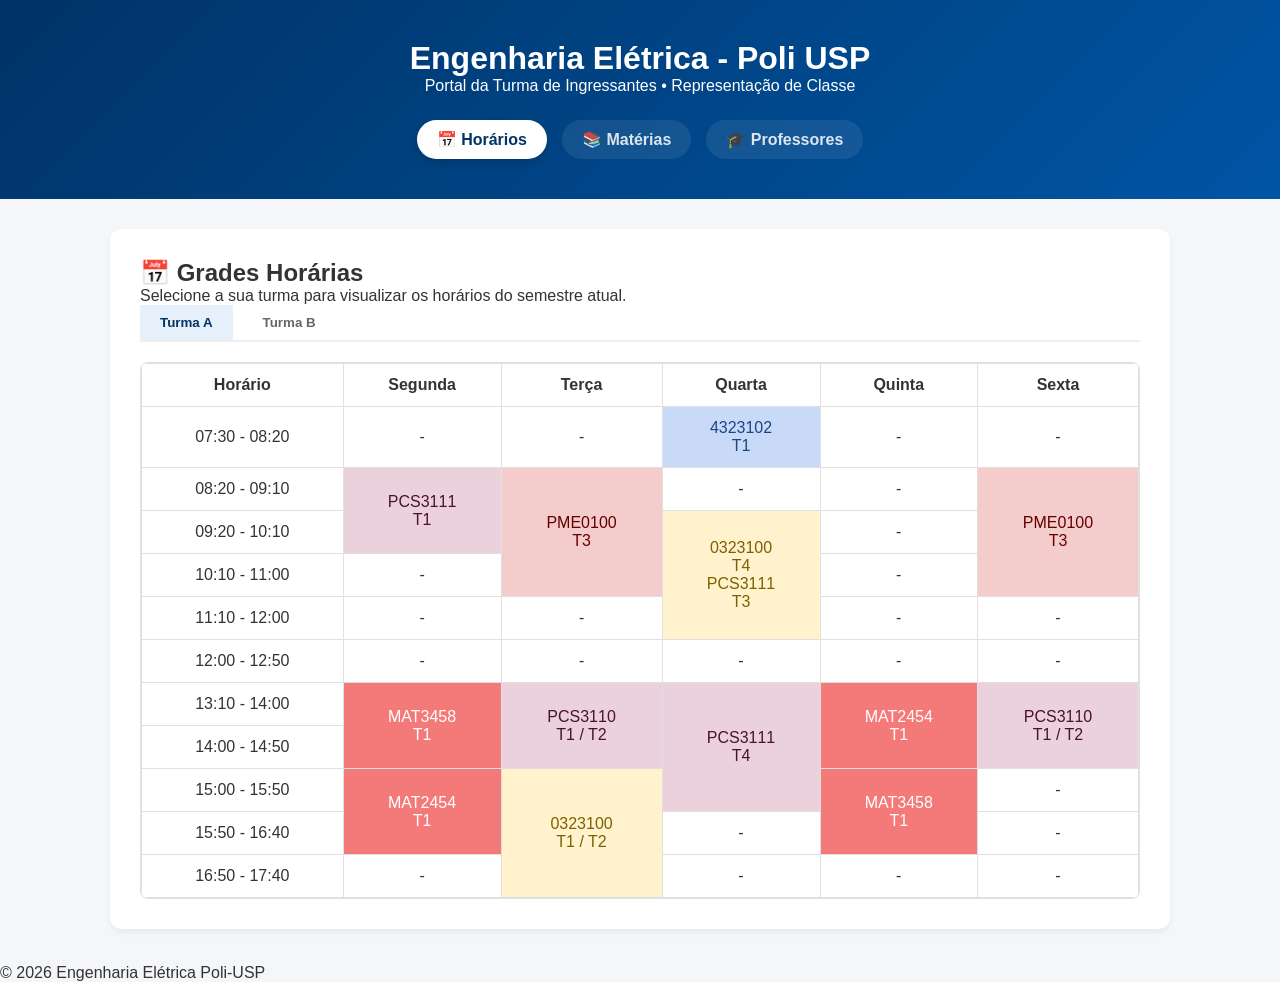
==== index.html @ eda0605b "initial commit" ====
<!DOCTYPE html>
<html lang="pt-BR">
<head>
    <meta charset="UTF-8">
    <meta name="viewport" content="width=device-width, initial-scale=1.0">
    <title>Portal Elétrica Poli-USP - Ingressantes</title>
    <link rel="stylesheet" href="style.css">
</head>
<body>

    <header>
        <div class="header-container">
            <h1>Engenharia Elétrica - Poli USP</h1>
            <p>Portal da Turma de Ingressantes • Representação de Classe</p>
        </div>
        <nav class="nav-menu">
            <a href="index.html" class="nav-link active">📅 Horários</a>
            <a href="materias.html" class="nav-link">📚 Matérias</a>
            <a href="professores.html" class="nav-link">🎓 Professores</a>
        </nav>
    </header>

    <main class="container">
        <section class="card-section">
            <h2>📅 Grades Horárias</h2>
            <p class="subtitle">Selecione a sua turma para visualizar os horários do semestre atual.</p>
            
            <div class="tab-container">
                <button class="tab-btn active" onclick="switchTab('turmaA')">Turma A</button>
                <button class="tab-btn" onclick="switchTab('turmaB')">Turma B</button>
            </div>

            <div id="turmaA" class="tab-content active">
                <div class="table-responsive">
                    <table class="schedule-table">
                        <thead>
                            <tr>
                                <th>Horário</th>
                                <th>Segunda</th>
                                <th>Terça</th>
                                <th>Quarta</th>
                                <th>Quinta</th>
                                <th>Sexta</th>
                            </tr>
                        </thead>
                        <tbody>
                            <tr>
                                <td class="time-col">07:30 - 08:20</td>
                                <td>-</td>
                                <td>-</td>
                                <td class="subject-cell phys">4323102<br><span class="room">T1</span></td>
                                <td>-</td>
                                <td>-</td>
                            </tr>
                            <tr>
                                <td class="time-col">08:20 - 09:10</td>
                                <td class="subject-cell pcs-lab" rowspan="2">PCS3111<br><span class="room">T1</span></td>
                                <td class="subject-cell pme" rowspan="3">PME0100<br><span class="room">T3</span></td>
                                <td>-</td>
                                <td>-</td>
                                <td class="subject-cell pme" rowspan="3">PME0100<br><span class="room">T3</span></td>
                            </tr>
                            <tr>
                                <td class="time-col">09:20 - 10:10</td>
                                <td class="subject-cell yellow-mat" rowspan="3">0323100<br><span class="room">T4</span><br>PCS3111<br><span class="room">T3</span></td>
                                <td>-</td>
                            </tr>
                            <tr>
                                <td class="time-col">10:10 - 11:00</td>
                                <td>-</td>
                                <td>-</td>
                            </tr>
                            <tr>
                                <td class="time-col">11:10 - 12:00</td>
                                <td>-</td>
                                <td>-</td>
                                <td>-</td>
                                <td>-</td>
                            </tr>
                            <tr>
                                <td class="time-col">12:00 - 12:50</td>
                                <td>-</td>
                                <td>-</td>
                                <td>-</td>
                                <td>-</td>
                                <td>-</td>
                            </tr>
                            <tr>
                                <td class="time-col">13:10 - 14:00</td>
                                <td class="subject-cell red-mat" rowspan="2">MAT3458<br><span class="room">T1</span></td>
                                <td class="subject-cell pcs-teo" rowspan="2">PCS3110<br><span class="room">T1 / T2</span></td>
                                <td class="subject-cell pcs-lab" rowspan="3">PCS3111<br><span class="room">T4</span></td>
                                <td class="subject-cell red-mat" rowspan="2">MAT2454<br><span class="room">T1</span></td>
                                <td class="subject-cell pcs-teo" rowspan="2">PCS3110<br><span class="room">T1 / T2</span></td>
                            </tr>
                            <tr>
                                <td class="time-col">14:00 - 14:50</td>
                            </tr>
                            <tr>
                                <td class="time-col">15:00 - 15:50</td>
                                <td class="subject-cell red-mat" rowspan="2">MAT2454<br><span class="room">T1</span></td>
                                <td class="subject-cell yellow-mat" rowspan="3">0323100<br><span class="room">T1 / T2</span></td>
                                <td class="subject-cell red-mat" rowspan="2">MAT3458<br><span class="room">T1</span></td>
                                <td>-</td>
                            </tr>
                            <tr>
                                <td class="time-col">15:50 - 16:40</td>
                                <td>-</td>
                                <td>-</td>
                            </tr>
                            <tr>
                                <td class="time-col">16:50 - 17:40</td>
                                <td>-</td>
                                <td>-</td>
                                <td>-</td>
                                <td>-</td>
                            </tr>
                        </tbody>
                    </table>
                </div>
            </div>

            <div id="turmaB" class="tab-content">
                <div class="table-responsive">
                    <table class="schedule-table">
                        <thead>
                            <tr>
                                <th>Horário</th>
                                <th>Segunda</th>
                                <th>Terça</th>
                                <th>Quarta</th>
                                <th>Quinta</th>
                                <th>Sexta</th>
                            </tr>
                        </thead>
                        <tbody>
                            <tr>
                                <td class="time-col">07:30 - 08:20</td>
                                <td>-</td>
                                <td>-</td>
                                <td class="subject-cell phys">4323102<br><span class="room">T2</span></td>
                                <td>-</td>
                                <td>-</td>
                            </tr>
                            <tr>
                                <td class="time-col">08:20 - 09:10</td>
                                <td>-</td>
                                <td class="subject-cell pme" rowspan="3">PME0100<br><span class="room">T4</span></td>
                                <td>-</td>
                                <td class="subject-cell pcs-lab" rowspan="3">PCS3111<br><span class="room">T5</span></td>
                                <td class="subject-cell pme" rowspan="3">PME0100<br><span class="room">T4</span></td>
                            </tr>
                            <tr>
                                <td class="time-col">09:20 - 10:10</td>
                                <td>-</td>
                                <td class="subject-cell yellow-mat" rowspan="2">0323100<br><span class="room">T3</span></td>
                            </tr>
                            <tr>
                                <td class="time-col">10:10 - 11:00</td>
                                <td>-</td>
                            </tr>
                            <tr>
                                <td class="time-col">11:10 - 12:00</td>
                                <td>-</td>
                                <td>-</td>
                                <td>-</td>
                                <td>-</td>
                                <td>-</td>
                            </tr>
                            <tr>
                                <td class="time-col">12:00 - 12:50</td>
                                <td>-</td>
                                <td>-</td>
                                <td>-</td>
                                <td>-</td>
                                <td>-</td>
                            </tr>
                            <tr>
                                <td class="time-col">13:10 - 14:00</td>
                                <td class="subject-cell red-mat" rowspan="2">MAT2454<br><span class="room">T2</span></td>
                                <td class="subject-cell pcs-teo" rowspan="2">PCS3110<br><span class="room">T2 / T3</span></td>
                                <td class="subject-cell yellow-mat" rowspan="3">0323100<br><span class="room">T5 / T6</span></td>
                                <td class="subject-cell red-mat" rowspan="2">MAT3458<br><span class="room">T2</span></td>
                                <td class="subject-cell pcs-teo" rowspan="2">PCS3110<br><span class="room">T2 / T3</span></td>
                            </tr>
                            <tr>
                                <td class="time-col">14:00 - 14:50</td>
                            </tr>
                            <tr>
                                <td class="time-col">15:00 - 15:50</td>
                                <td class="subject-cell red-mat" rowspan="2">MAT3458<br><span class="room">T2</span></td>
                                <td class="subject-cell pcs-lab" rowspan="3">PCS3111<br><span class="room">T2</span></td>
                                <td class="subject-cell red-mat" rowspan="2">MAT2454<br><span class="room">T2</span></td>
                                <td class="subject-cell pcs-lab" rowspan="3">PCS3111<br><span class="room">T6</span></td>
                            </tr>
                            <tr>
                                <td class="time-col">15:50 - 16:40</td>
                                <td>-</td>
                            </tr>
                            <tr>
                                <td class="time-col">16:50 - 17:40</td>
                                <td>-</td>
                                <td>-</td>
                                <td>-</td>
                            </tr>
                        </tbody>
                    </table>
                </div>
            </div>
        </section>
    </main>

    <footer>
        <p>© 2026 Engenharia Elétrica Poli-USP</p>
    </footer>

    <script src="script.js"></script>
</body>
</html>
---- style.css ----
* {
    margin: 0;
    padding: 0;
    box-sizing: border-box;
    font-family: -apple-system, BlinkMacSystemFont, "Segoe UI", Roboto, sans-serif;
}
body { background-color: #f4f6f9; color: #333; }
header {
    background: linear-gradient(135deg, #003366 0%, #0055a5 100%);
    color: white; padding: 40px 20px; text-align: center;
}
.container { max-width: 1100px; margin: 30px auto; padding: 0 20px; }
.card-section { background: white; border-radius: 12px; padding: 30px; margin-bottom: 35px; box-shadow: 0 4px 6px rgba(0,0,0,0.05); }
.tab-container { display: flex; gap: 10px; margin-bottom: 20px; border-bottom: 2px solid #eee; }
.tab-btn { background: none; border: none; padding: 10px 20px; font-weight: 600; cursor: pointer; color: #666; }
.tab-btn.active, .tab-btn:hover { color: #003366; background-color: #e6f0fa; }
.tab-content { display: none; }
.tab-content.active { display: block; }
.schedule-table { width: 100%; border-collapse: collapse; text-align: center; }
.schedule-table th, .schedule-table td { border: 1px solid #e0e0e0; padding: 12px; }
.calc { background-color: #e3f2fd; color: #0d47a1; }
.phys { background-color: #e8f5e9; color: #1b5e20; }
.btn-jupiter { background-color: #003366; color: white; }
.btn-moodle { background-color: #e67e22; color: white; }
.btn-polishare { background-color: #1c4587; color: white; }
.phys { background-color: #c9daf8; color: #1c4587; } 
.pcs-lab { background-color: #ead1dc; color: #4c1130; }  
.pme { background-color: #f4cccc; color: #660000; }      
.yellow-mat { background-color: #fff2cc; color: #7f6000; }
.red-mat { background-color: #f47a7a; color: #ffffff; }   
.pcs-teo { background-color: #ead1dc; color: #4c1130; }   

@media (min-width: 768px) {
    .grid-container {
        display: grid;
        grid-template-columns: repeat(auto-fill, minmax(340px, 1fr));
        gap: 30px; 
    }
}

.btn-group {
    display: flex;
    gap: 15px; 
    margin-top: 15px;
}

.btn {
    flex: 1;
    text-align: center;
    padding: 12px;
    font-size: 0.9rem;
    font-weight: 600;
    text-decoration: none;
    border-radius: 8px;
    transition: background 0.2s;
}

.btn-copy {
    background-color: #003366; 
    color: white; 
    border: none; 
    padding: 10px 18px; 
    font-size: 0.85rem;
    font-weight: 600;
    border-radius: 6px; 
    cursor: pointer; 
    transition: all 0.2s ease; 
    box-shadow: 0 2px 4px rgba(0, 0, 0, 0.05);
}

.btn-copy:hover {
    background-color: #0055a5; 
    transform: translateY(-1px);
    box-shadow: 0 4px 6px rgba(0, 0, 0, 0.1);
}

.prof-card {
    background: white;
    border: 1px solid #e2e8f0;
    border-radius: 12px;
    padding: 25px;
    margin-bottom: 20px;
    display: flex;
    justify-content: space-between;
    align-items: center;
    box-shadow: 0 4px 6px rgba(0, 0, 0, 0.02);
}

.nav-menu {
    display: flex;
    justify-content: center;
    gap: 15px;
    margin-top: 25px;
    flex-wrap: wrap;
}

.nav-link {
    display: inline-flex;
    align-items: center;
    gap: 8px; 
    color: rgba(255, 255, 255, 0.85) !important; 
    text-decoration: none !important; 
    font-weight: 600;
    font-size: 1rem;
    padding: 10px 20px;
    border-radius: 25px;
    background-color: rgba(255, 255, 255, 0.08); 
    transition: all 0.2s ease;
}

.nav-link:hover {
    color: #ffffff !important;
    background-color: rgba(255, 255, 255, 0.2);
}

.nav-link.active {
    color: #003366 !important; 
    background-color: #ffffff; 
    box-shadow: 0 4px 10px rgba(0, 0, 0, 0.15);
}

@media (max-width: 768px) {
    .container {
        padding: 0 10px;
        margin: 15px auto;
    }
    
    .card-section {
        padding: 15px;
        margin-bottom: 20px;
    }

    .nav-menu {
        gap: 8px;
    }
    .nav-link {
        padding: 8px 12px;
        font-size: 0.9rem;
    }
}

.materia-card, .prof-card {
    min-height: auto !important; 
    word-wrap: break-word;       
    overflow: hidden;          
}

@media (max-width: 768px) {
    .prof-card {
        flex-direction: column;
        align-items: flex-start;
        gap: 15px;
    }
    
    .btn-copy {
        width: 100%;
        text-align: center;
    }

    .btn-group {
        flex-direction: column;
        gap: 10px;
    }
}

.table-responsive {
    width: 100%;
    overflow-x: auto; 
    -webkit-overflow-scrolling: touch;
    margin-top: 15px;
    border-radius: 8px;
    border: 1px solid #e0e0e0;
}

.schedule-table {
    min-width: 600px;
}
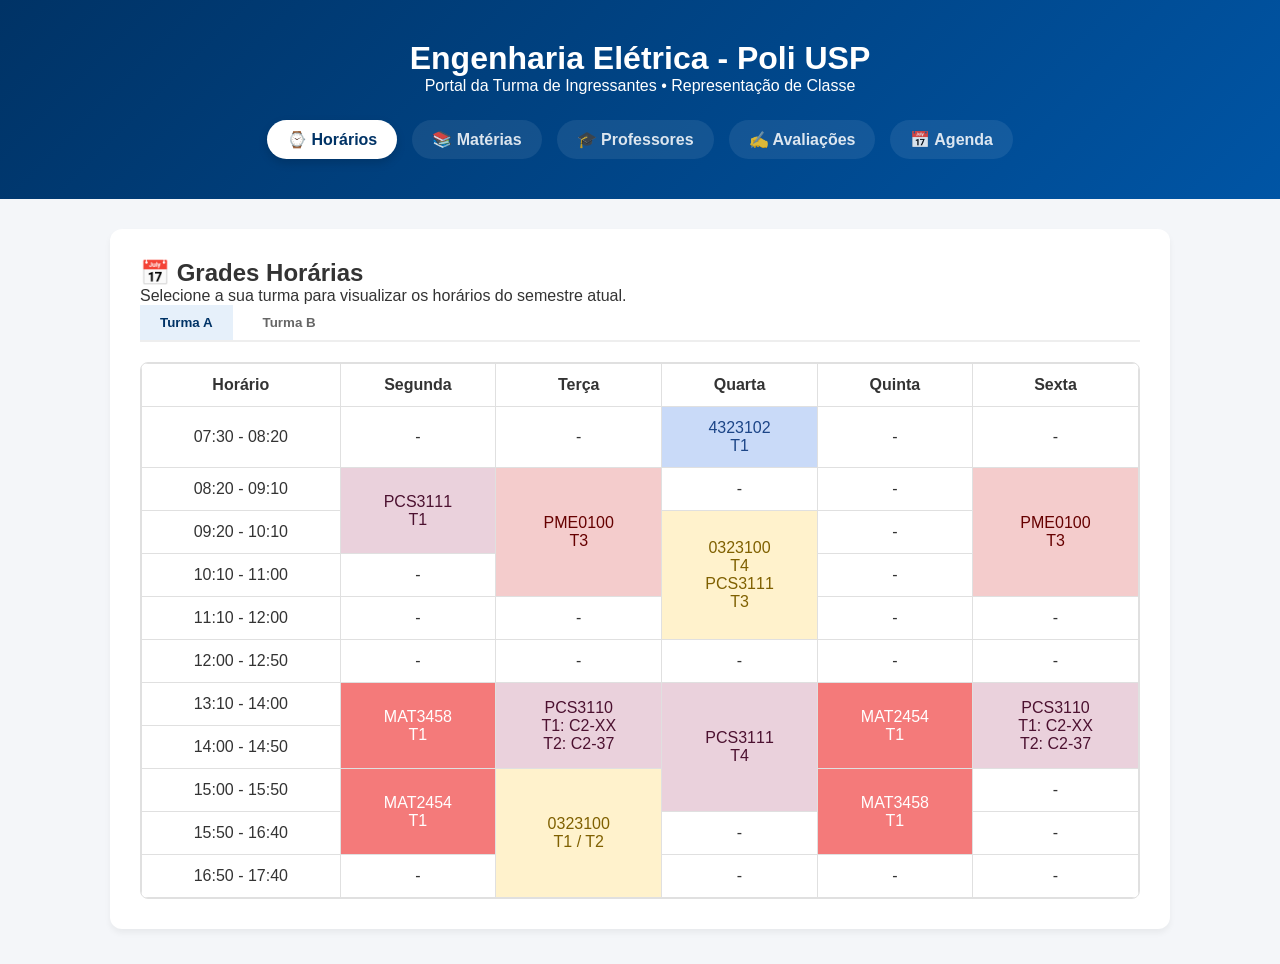
==== commit ed513ace: "Adicionadas novas abas e atualizada a aba de matérias" ====
--- a/index.html
+++ b/index.html
@@ -14,9 +14,11 @@
             <p>Portal da Turma de Ingressantes • Representação de Classe</p>
         </div>
         <nav class="nav-menu">
-            <a href="index.html" class="nav-link active">📅 Horários</a>
+            <a href="index.html" class="nav-link active">⌚ Horários</a>
             <a href="materias.html" class="nav-link">📚 Matérias</a>
             <a href="professores.html" class="nav-link">🎓 Professores</a>
+            <a href="provas.html" class="nav-link"> ✍️ Avaliações</a>
+            <a href="agenda.html" class="nav-link">📅 Agenda</a>
         </nav>
     </header>
 
@@ -88,10 +90,10 @@
                             <tr>
                                 <td class="time-col">13:10 - 14:00</td>
                                 <td class="subject-cell red-mat" rowspan="2">MAT3458<br><span class="room">T1</span></td>
-                                <td class="subject-cell pcs-teo" rowspan="2">PCS3110<br><span class="room">T1 / T2</span></td>
+                                <td class="subject-cell pcs-teo" rowspan="2">PCS3110<br><span class="room">T1: C2-XX</span><br/><span class="room">T2: C2-37</span></td>
                                 <td class="subject-cell pcs-lab" rowspan="3">PCS3111<br><span class="room">T4</span></td>
                                 <td class="subject-cell red-mat" rowspan="2">MAT2454<br><span class="room">T1</span></td>
-                                <td class="subject-cell pcs-teo" rowspan="2">PCS3110<br><span class="room">T1 / T2</span></td>
+                                <td class="subject-cell pcs-teo" rowspan="2">PCS3110<br><span class="room">T1: C2-XX</span><br/><span class="room">T2: C2-37</span></td>
                             </tr>
                             <tr>
                                 <td class="time-col">14:00 - 14:50</td>
@@ -178,10 +180,10 @@
                             <tr>
                                 <td class="time-col">13:10 - 14:00</td>
                                 <td class="subject-cell red-mat" rowspan="2">MAT2454<br><span class="room">T2</span></td>
-                                <td class="subject-cell pcs-teo" rowspan="2">PCS3110<br><span class="room">T2 / T3</span></td>
+                                <td class="subject-cell pcs-teo" rowspan="2">PCS3110<br><span class="room">T2: C2-37</span><br/><span class="room">T3: C2-50</span></td>
                                 <td class="subject-cell yellow-mat" rowspan="3">0323100<br><span class="room">T5 / T6</span></td>
                                 <td class="subject-cell red-mat" rowspan="2">MAT3458<br><span class="room">T2</span></td>
-                                <td class="subject-cell pcs-teo" rowspan="2">PCS3110<br><span class="room">T2 / T3</span></td>
+                                <td class="subject-cell pcs-teo" rowspan="2">PCS3110<br><span class="room">T2: C2-37</span><br/><span class="room">T3: C2-50</span></td>
                             </tr>
                             <tr>
                                 <td class="time-col">14:00 - 14:50</td>
@@ -209,11 +211,6 @@
             </div>
         </section>
     </main>
-
-    <footer>
-        <p>© 2026 Engenharia Elétrica Poli-USP</p>
-    </footer>
-
     <script src="script.js"></script>
 </body>
 </html>
--- a/style.css
+++ b/style.css
@@ -19,7 +19,6 @@
 .schedule-table { width: 100%; border-collapse: collapse; text-align: center; }
 .schedule-table th, .schedule-table td { border: 1px solid #e0e0e0; padding: 12px; }
 .calc { background-color: #e3f2fd; color: #0d47a1; }
-.phys { background-color: #e8f5e9; color: #1b5e20; }
 .btn-jupiter { background-color: #003366; color: white; }
 .btn-moodle { background-color: #e67e22; color: white; }
 .btn-polishare { background-color: #1c4587; color: white; }
@@ -29,14 +28,6 @@
 .yellow-mat { background-color: #fff2cc; color: #7f6000; }
 .red-mat { background-color: #f47a7a; color: #ffffff; }   
 .pcs-teo { background-color: #ead1dc; color: #4c1130; }   
-
-@media (min-width: 768px) {
-    .grid-container {
-        display: grid;
-        grid-template-columns: repeat(auto-fill, minmax(340px, 1fr));
-        gap: 30px; 
-    }
-}
 
 .btn-group {
     display: flex;
@@ -174,4 +165,37 @@
 
 .schedule-table {
     min-width: 600px;
+}
+
+.agenda-dia-bloco {
+    margin-bottom: 30px;
+    border-left: 4px solid #003366;
+    padding-left: 15px;
+}
+
+.agenda-dia-bloco h3 {
+    margin-bottom: 15px;
+    color: #003366;
+}
+
+.evento-card {
+    background: #f8fafc;
+    border: 1px solid #e2e8f0;
+    border-radius: 8px;
+    padding: 15px;
+    margin-bottom: 10px;
+    display: flex;
+    gap: 15px;
+    align-items: center;
+}
+
+/* Cores dinâmicas por categoria para organizar visualmente */
+.evento-card.plantão { border-left: 4px solid #e67e22; }
+.evento-card.integração { border-left: 4px solid #9b59b6; }
+.evento-card.workshop { border-left: 4px solid #2ecc71; }
+
+.evento-hora {
+    font-weight: bold;
+    color: #475569;
+    min-width: 60px;
 }
